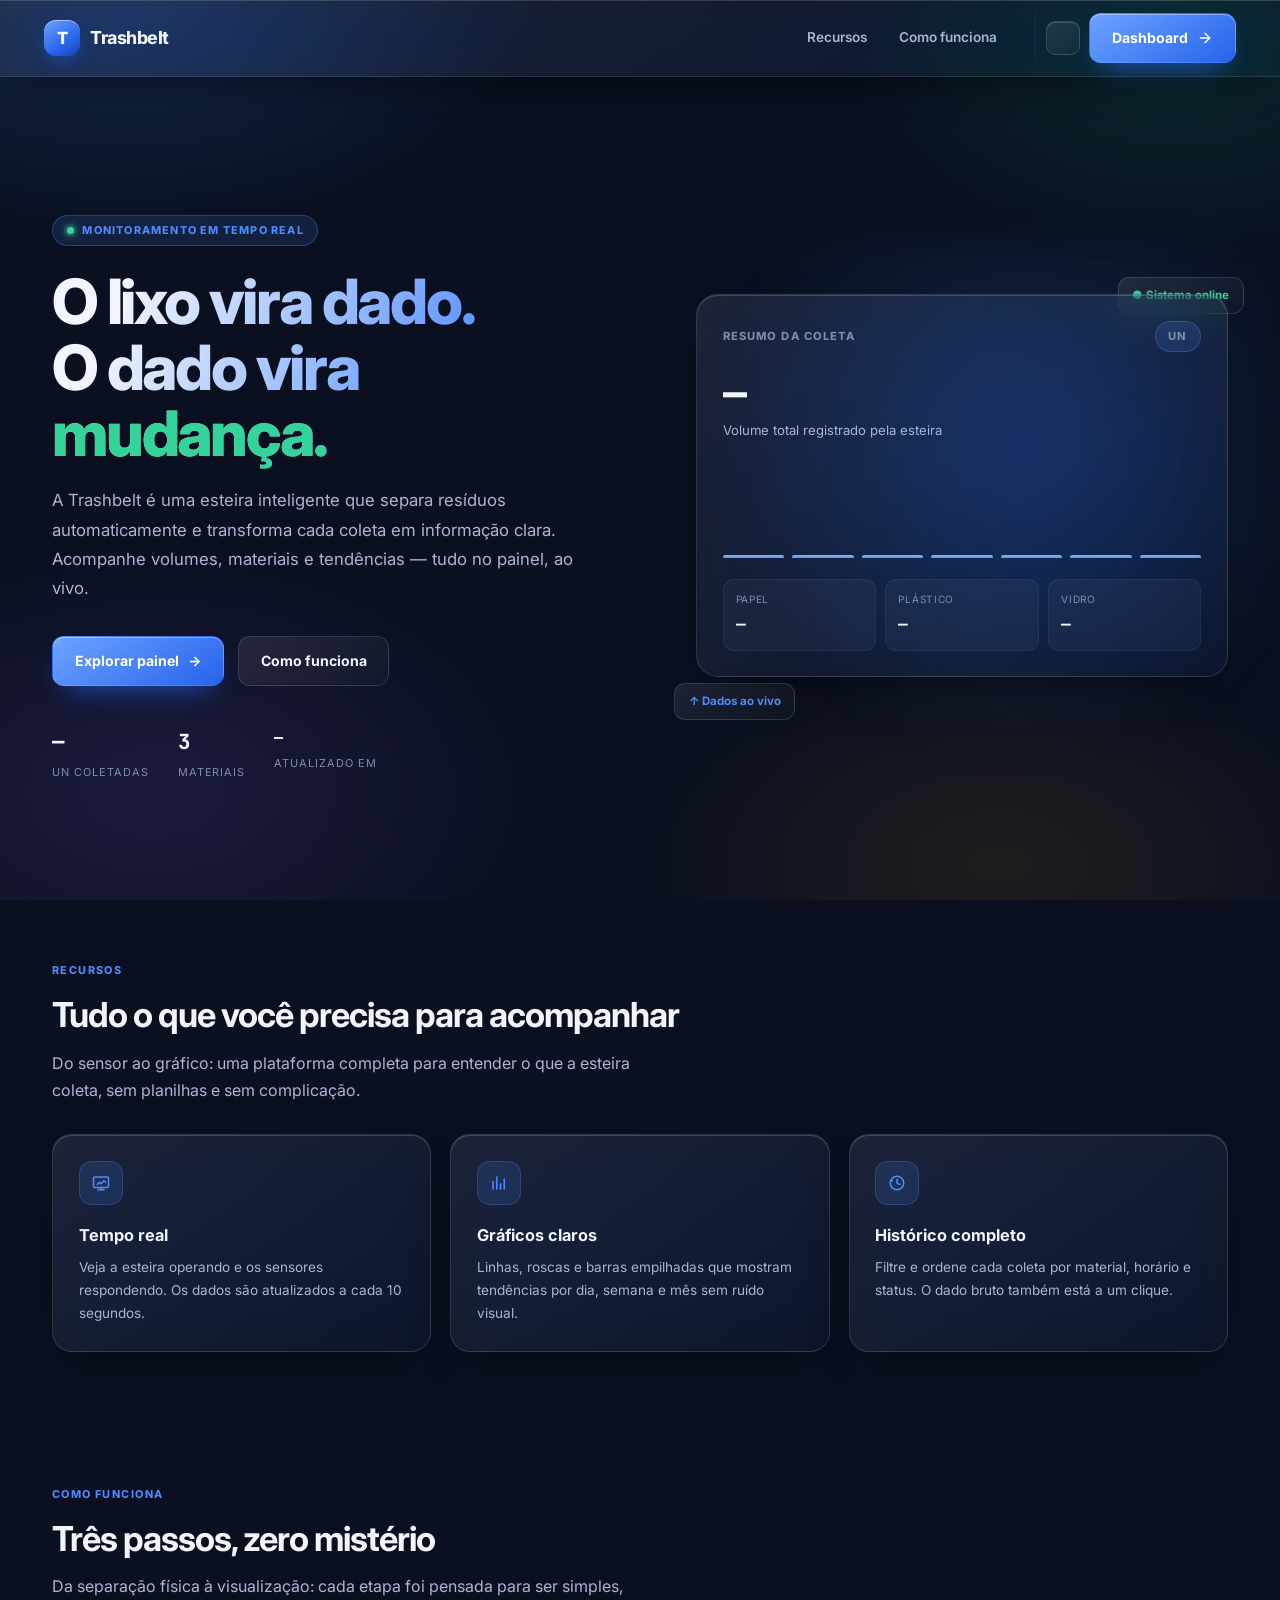
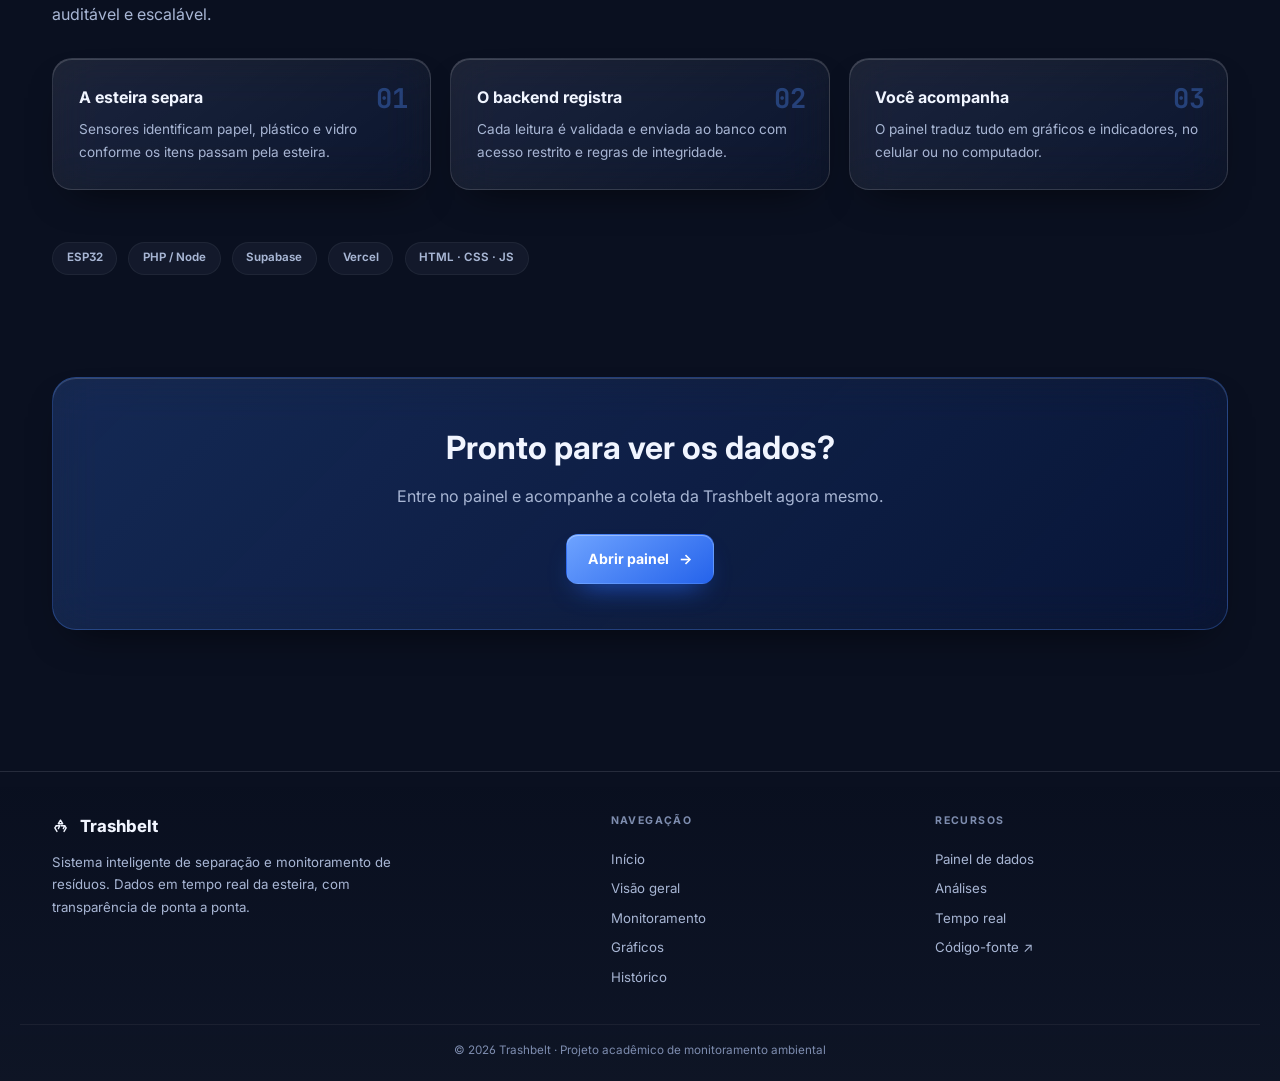
==== index.html @ 97a33247 "fix: corrigir hero da landing e remover Inicio da sidebar" ====
<!DOCTYPE html>
<html lang="pt-BR" data-theme="dark">
<head>
  <meta charset="UTF-8">
  <meta name="viewport" content="width=device-width, initial-scale=1.0">
  <meta name="theme-color" content="#0f172a">
  <title>Trashbelt — Tecnologia que separa, dados que transformam</title>
  <meta name="description" content="Sistema inteligente de separação e monitoramento de resíduos com dados em tempo real.">
  <link rel="canonical" href="index.html">
  <link rel="preconnect" href="https://fonts.googleapis.com">
  <link rel="preconnect" href="https://fonts.gstatic.com" crossorigin>
  <link href="https://fonts.googleapis.com/css2?family=Inter:wght@400;500;600;700;800&family=JetBrains+Mono:wght@500;600;700&display=swap" rel="stylesheet">
  <link rel="stylesheet" href="css/style.css?v=24">

  <script>
    try {
      var t = localStorage.getItem("trashbelt-tema");
      document.documentElement.dataset.theme = (t === "light") ? "light" : "dark";
    } catch (e) {
      document.documentElement.dataset.theme = "dark";
    }
  </script>
</head>
<body class="landing">
  <div class="main">
    <section class="hero">
      <div class="hero-copy">
        <span class="hero-eyebrow"><span class="live-dot"></span> Monitoramento em tempo real</span>
        <h1>O lixo vira dado.<br>O dado vira<br><span class="hero-destaque">mudança.</span></h1>
        <p class="hero-lead">A Trashbelt é uma esteira inteligente que separa resíduos automaticamente e transforma cada coleta em informação clara. Acompanhe volumes, materiais e tendências — tudo no painel, ao vivo.</p>
        <div class="hero-actions">
          <a href="dashboard.html" class="btn btn-primary">Explorar painel <span aria-hidden="true">→</span></a>
          <a href="#como-funciona" class="btn btn-ghost">Como funciona</a>
        </div>
        <div class="hero-meta">
          <div class="hero-meta-item"><strong id="hero-total">—</strong><span>un coletadas</span></div>
          <div class="hero-meta-item"><strong>3</strong><span>materiais</span></div>
          <div class="hero-meta-item"><strong class="hora" id="hero-atualizacao">—</strong><span>atualizado em</span></div>
        </div>
      </div>

      <div class="hero-visual">
        <div class="float-chip one">● Sistema online</div>
        <div class="preview-card panel">
          <div class="preview-top">
            <span>Resumo da coleta</span>
            <span class="chip">un</span>
          </div>
          <div class="preview-total" id="hero-total-card">—</div>
          <div class="preview-sub">Volume total registrado pela esteira</div>
          <div class="mini-bars" id="hero-bars">
            <div class="mini-bar"></div><div class="mini-bar"></div><div class="mini-bar"></div>
            <div class="mini-bar"></div><div class="mini-bar"></div><div class="mini-bar"></div>
            <div class="mini-bar"></div>
          </div>
          <div class="preview-mats">
            <div class="preview-mat"><small>Papel</small><b id="hero-papel">—</b></div>
            <div class="preview-mat"><small>Plástico</small><b id="hero-plastico">—</b></div>
            <div class="preview-mat"><small>Vidro</small><b id="hero-vidro">—</b></div>
          </div>
        </div>
        <div class="float-chip two">↑ Dados ao vivo</div>
      </div>
    </section>

    <section class="section" id="recursos">
      <div class="section-head">
        <span class="eyebrow">Recursos</span>
        <h2>Tudo o que você precisa para acompanhar</h2>
        <p>Do sensor ao gráfico: uma plataforma completa para entender o que a esteira coleta, sem planilhas e sem complicação.</p>
      </div>
      <div class="features-grid">
        <article class="feature-card panel">
          <div class="feature-icon">
            <svg class="icon" aria-hidden="true"><use href="#i-monitor"/></svg>
          </div>
          <h3>Tempo real</h3>
          <p>Veja a esteira operando e os sensores respondendo. Os dados são atualizados a cada 10 segundos.</p>
        </article>
        <article class="feature-card panel">
          <div class="feature-icon">
            <svg class="icon" aria-hidden="true"><use href="#i-chart"/></svg>
          </div>
          <h3>Gráficos claros</h3>
          <p>Linhas, roscas e barras empilhadas que mostram tendências por dia, semana e mês sem ruído visual.</p>
        </article>
        <article class="feature-card panel">
          <div class="feature-icon">
            <svg class="icon" aria-hidden="true"><use href="#i-history"/></svg>
          </div>
          <h3>Histórico completo</h3>
          <p>Filtre e ordene cada coleta por material, horário e status. O dado bruto também está a um clique.</p>
        </article>
      </div>
    </section>

    <section class="section" id="como-funciona">
      <div class="section-head">
        <span class="eyebrow">Como funciona</span>
        <h3 style="font-size:clamp(1.6rem,3vw,2.15rem);letter-spacing:-1px;margin-bottom:.5rem">Três passos, zero mistério</h3>
        <p>Da separação física à visualização: cada etapa foi pensada para ser simples, auditável e escalável.</p>
      </div>
      <div class="steps">
        <article class="step panel">
          <h3>A esteira separa</h3>
          <p>Sensores identificam papel, plástico e vidro conforme os itens passam pela esteira.</p>
        </article>
        <article class="step panel">
          <h3>O backend registra</h3>
          <p>Cada leitura é validada e enviada ao banco com acesso restrito e regras de integridade.</p>
        </article>
        <article class="step panel">
          <h3>Você acompanha</h3>
          <p>O painel traduz tudo em gráficos e indicadores, no celular ou no computador.</p>
        </article>
      </div>
      <div class="tech-row">
        <span class="tech-pill">ESP32</span>
        <span class="tech-pill">PHP / Node</span>
        <span class="tech-pill">Supabase</span>
        <span class="tech-pill">Vercel</span>
        <span class="tech-pill">HTML · CSS · JS</span>
      </div>
    </section>

    <section class="section">
      <div class="cta-band panel">
        <h2>Pronto para ver os dados?</h2>
        <p>Entre no painel e acompanhe a coleta da Trashbelt agora mesmo.</p>
        <a href="dashboard.html" class="btn btn-primary">Abrir painel <span aria-hidden="true">→</span></a>
      </div>
    </section>
  </div>

  <div class="tooltip" id="tooltip" hidden></div>
  <script src="js/shell.js?v=24"></script>
  <script src="js/app.js?v=24"></script>
</body>
</html>
---- css/style.css ----
/* =====================================================================
   Trashbelt — Design glassmorphism
   Vidro real, fundo com aurora, hierarquia clara e gráficos íntegros
   ===================================================================== */

:root {
    /* Marca */
    --primary: #4f8cff;
    --primary-hover: #6ea3ff;
    --primary-deep: #2563eb;
    --primary-soft: rgba(79, 140, 255, 0.14);

    /* Materiais */
    --papel: #60a5fa;
    --plastico: #34d399;
    --vidro: #fbbf24;

    /* Neutros — tema escuro */
    --bg: #0a1020;
    --bg-panel: rgba(23, 33, 56, 0.62);
    --border: rgba(255, 255, 255, 0.10);
    --border-light: rgba(255, 255, 255, 0.055);
    --text: #f1f5ff;
    --text-secondary: #a8b6d4;
    --text-muted: #7e8daf;

    /* Estados */
    --success: #34d399;
    --warning: #fbbf24;
    --danger: #fb7185;

    /* Aurora do fundo */
    --glow-1: rgba(59, 130, 246, 0.20);
    --glow-2: rgba(16, 185, 129, 0.13);
    --glow-3: rgba(245, 158, 11, 0.09);
    --glow-4: rgba(139, 92, 246, 0.14);

    /* Vidro */
    --glass-bg: linear-gradient(145deg, rgba(255, 255, 255, 0.085), rgba(255, 255, 255, 0.025));
    --glass-border: rgba(255, 255, 255, 0.13);
    --glass-highlight: inset 0 1px 0 rgba(255, 255, 255, 0.16);
    --glass-shadow: 0 18px 42px -22px rgba(0, 0, 0, 0.75);
    --blur: 22px;

    --shadow-sm: 0 4px 14px -8px rgba(0, 0, 0, 0.5);
    --shadow-md: 0 18px 40px -22px rgba(0, 0, 0, 0.6);
    --shadow-lg: 0 28px 60px -24px rgba(0, 0, 0, 0.7);

    --radius: 14px;
    --radius-lg: 20px;
    --transition: 0.25s cubic-bezier(0.2, 0.8, 0.2, 1);
    --font-sans: "Inter", system-ui, -apple-system, "Segoe UI", sans-serif;
    --font-mono: "JetBrains Mono", ui-monospace, "SFMono-Regular", monospace;
}

html[data-theme="light"] {
    --bg: #eef3fb;
    --bg-panel: rgba(255, 255, 255, 0.66);
    --border: rgba(255, 255, 255, 0.9);
    --border-light: rgba(148, 163, 184, 0.16);
    --text: #17233d;
    --text-secondary: #53627e;
    --text-muted: #8a97ad;
    --primary: #2563eb;
    --primary-hover: #1d4ed8;
    --primary-soft: rgba(37, 99, 235, 0.10);
    --papel: #3b82f6;
    --plastico: #10b981;
    --vidro: #f59e0b;
    --success: #059669;
    --warning: #d97706;
    --danger: #e11d48;
    --glow-1: rgba(96, 165, 250, 0.22);
    --glow-2: rgba(52, 211, 153, 0.14);
    --glow-3: rgba(251, 191, 36, 0.12);
    --glow-4: rgba(167, 139, 250, 0.16);
    --glass-bg: linear-gradient(145deg, rgba(255, 255, 255, 0.82), rgba(255, 255, 255, 0.5));
    --glass-border: rgba(255, 255, 255, 0.95);
    --glass-highlight: inset 0 1px 0 rgba(255, 255, 255, 0.95);
    --glass-shadow: 0 18px 40px -24px rgba(30, 41, 59, 0.30);
    --shadow-sm: 0 4px 14px -8px rgba(30, 41, 59, 0.18);
    --shadow-md: 0 18px 40px -22px rgba(30, 41, 59, 0.22);
    --shadow-lg: 0 28px 60px -24px rgba(30, 41, 59, 0.26);
}

* { box-sizing: border-box; margin: 0; padding: 0 }

html { scroll-behavior: smooth; font-size: 16px }

body {
    font-family: var(--font-sans);
    background: var(--bg);
    color: var(--text);
    line-height: 1.55;
    min-height: 100vh;
    -webkit-font-smoothing: antialiased;
    -moz-osx-font-smoothing: grayscale;
    font-feature-settings: "cv02", "cv03", "cv04", "ss01";
    overflow-x: hidden;
}

/* Aurora fixa por trás de todo o conteúdo */
body::before {
    content: "";
    position: fixed;
    inset: 0;
    z-index: -1;
    pointer-events: none;
    background:
        radial-gradient(ellipse 46% 38% at 10% 0%, var(--glow-1), transparent 70%),
        radial-gradient(ellipse 38% 34% at 92% 6%, var(--glow-2), transparent 70%),
        radial-gradient(ellipse 42% 36% at 78% 96%, var(--glow-3), transparent 70%),
        radial-gradient(ellipse 44% 40% at 12% 88%, var(--glow-4), transparent 70%);
}

button, select, input { font: inherit; color: inherit }
a { color: inherit; text-decoration: none }
::selection { background: var(--primary-soft); color: var(--primary) }

/* =====================================================================
   VIDRO — classe base reutilizada
   ===================================================================== */

.glass,
.stat-card,
.panel,
.app-header,
.icon-btn,
.filter-select,
.tooltip,
.toast {
    background: var(--glass-bg);
    -webkit-backdrop-filter: blur(var(--blur)) saturate(160%);
    backdrop-filter: blur(var(--blur)) saturate(160%);
    border: 1px solid var(--glass-border);
    box-shadow: var(--glass-shadow), var(--glass-highlight);
}

/* =====================================================================
   SIDEBAR / NAVEGAÇÃO
   ===================================================================== */

.sidebar {
    position: fixed;
    inset: 0 auto 0 0;
    width: 268px;
    z-index: 70;
    display: flex;
    flex-direction: column;
    padding: 1.6rem 1rem 1.1rem;
    background: var(--glass-bg);
    -webkit-backdrop-filter: blur(28px) saturate(170%);
    backdrop-filter: blur(28px) saturate(170%);
    border-right: 1px solid var(--border);
    box-shadow: 24px 0 60px -42px rgba(0, 0, 0, 0.9);
    transition: transform 0.32s cubic-bezier(0.2, 0.8, 0.2, 1);
    overflow-y: auto;
    scrollbar-width: thin;
}

.sidebar-brand {
    display: flex;
    align-items: center;
    gap: 12px;
    padding: 0 0.5rem 1.35rem;
    border-bottom: 1px solid var(--border-light);
}

.brand {
    display: flex;
    flex-direction: column;
    font-weight: 750;
    font-size: 1.12rem;
    letter-spacing: -0.5px;
    line-height: 1.1;
}

.brand small {
    font-size: 0.64rem;
    font-weight: 700;
    color: var(--text-muted);
    letter-spacing: 0.1em;
    text-transform: uppercase;
    margin-top: 0.28rem;
}

.brand-mark {
    width: 40px;
    height: 40px;
    border-radius: 12px;
    background: linear-gradient(145deg, #6ea3ff, #2563eb 65%, #1e40af);
    color: #fff;
    display: grid;
    place-items: center;
    font-size: 1.15rem;
    font-weight: 800;
    flex-shrink: 0;
    box-shadow: 0 8px 20px -8px rgba(37, 99, 235, 0.9), inset 0 1px 0 rgba(255, 255, 255, 0.45);
}

.sidebar-status {
    display: flex;
    align-items: center;
    gap: 0.55rem;
    padding: 0.5rem 0.7rem;
    margin-top: 1.1rem;
    border-radius: 9px;
    background: rgba(52, 211, 153, 0.08);
    border: 1px solid rgba(52, 211, 153, 0.2);
    color: var(--success);
    font-size: 0.71rem;
    font-weight: 650;
}

.live-dot {
    width: 7px;
    height: 7px;
    border-radius: 50%;
    background: var(--success);
    box-shadow: 0 0 0 3px rgba(52, 211, 153, 0.18), 0 0 10px var(--success);
    animation: pulse 2s infinite;
    flex-shrink: 0;
}

.sidebar-nav {
    display: flex;
    flex-direction: column;
    gap: 0.2rem;
    margin-top: 1.5rem;
    flex: 1;
}

.nav-label {
    font-size: 0.64rem;
    font-weight: 700;
    letter-spacing: 0.13em;
    color: var(--text-muted);
    text-transform: uppercase;
    padding: 0 0.8rem;
    margin: 0.6rem 0 0.35rem;
}

.side-link {
    position: relative;
    display: flex;
    align-items: center;
    gap: 0.85rem;
    padding: 0.72rem 0.85rem;
    border-radius: 11px;
    color: var(--text-secondary);
    font-size: 0.87rem;
    font-weight: 600;
    transition: var(--transition);
}

.side-link:hover { color: var(--text); background: rgba(127, 145, 180, 0.10) }

.side-link.active { color: var(--primary); background: var(--primary-soft) }

.side-link.active::before {
    content: "";
    position: absolute;
    left: 0;
    top: 22%;
    bottom: 22%;
    width: 3px;
    border-radius: 99px;
    background: var(--primary);
    box-shadow: 0 0 10px var(--primary);
}

.side-link .icon { width: 18px; height: 18px }
.side-link .link-ext { margin-left: auto; width: 13px; height: 13px; opacity: 0.55 }

.sidebar-footer {
    margin-top: auto;
    padding-top: 1rem;
    border-top: 1px solid var(--border-light);
    display: flex;
    flex-direction: column;
    gap: 0.75rem;
}

.theme-row {
    display: flex;
    align-items: center;
    justify-content: space-between;
    gap: 0.75rem;
    padding: 0.55rem 0.6rem 0.55rem 0.8rem;
    border-radius: 11px;
    background: rgba(127, 145, 180, 0.07);
    border: 1px solid var(--border-light);
    font-size: 0.78rem;
    color: var(--text-secondary);
    font-weight: 600;
}

.icon-btn {
    width: 34px;
    height: 34px;
    border-radius: 9px;
    display: grid;
    place-items: center;
    cursor: pointer;
    color: var(--text-secondary);
    transition: var(--transition);
}

.icon-btn:hover { color: var(--primary); border-color: rgba(79, 140, 255, 0.45) }

.sidebar-foot-note {
    font-size: 0.65rem;
    color: var(--text-muted);
    text-align: center;
    letter-spacing: 0.06em;
}

.sidebar-overlay {
    position: fixed;
    inset: 0;
    z-index: 65;
    background: rgba(2, 6, 23, 0.62);
    -webkit-backdrop-filter: blur(4px);
    backdrop-filter: blur(4px);
    opacity: 0;
    visibility: hidden;
    transition: opacity 0.25s ease, visibility 0.25s ease;
}

.sidebar-overlay.visivel { opacity: 1; visibility: visible }

.menu-toggle {
    display: none;
    position: fixed;
    top: 1rem;
    left: 1rem;
    z-index: 80;
    width: 42px;
    height: 42px;
    border-radius: 12px;
    place-items: center;
    cursor: pointer;
    color: var(--text);
}

/* Ícones do sprite local do shell */
.sidebar .icon,
.site-footer .icon { width: 17px; height: 17px }
.sidebar-close { display: none !important }


/* Mostra só o ícone do tema oposto ao atual */
html[data-theme="dark"] .i-sol { display: block }
html[data-theme="dark"] .i-lua { display: none }
html[data-theme="light"] .i-sol { display: none }
html[data-theme="light"] .i-lua { display: block }

/* =====================================================================
   LAYOUT
   ===================================================================== */

.main {
    position: relative;
    z-index: 1;
    max-width: 1240px;
    margin: 0 auto;
    padding: 2.25rem 2rem 1rem;
}

/* Só o painel é deslocado pela sidebar (ela vira drawer abaixo de 961px) */
@media (min-width: 961px) {
    body.app-shell .main { margin-left: 268px }
    body.app-shell .footer-inner,
    body.app-shell .footer-bottom { margin-left: 268px; margin-right: auto }
}

.page-header { margin-bottom: 1.9rem }

.page-header h1 {
    font-size: clamp(1.6rem, 3vw, 2.1rem);
    font-weight: 750;
    letter-spacing: -1px;
    line-height: 1.15;
    margin-bottom: 0.35rem;
    background: linear-gradient(100deg, var(--text) 25%, var(--primary) 130%);
    -webkit-background-clip: text;
    background-clip: text;
    -webkit-text-fill-color: transparent;
}

.page-header p {
    color: var(--text-secondary);
    font-size: 0.92rem;
}

/* =====================================================================
   CARDS DE ESTATÍSTICA
   ===================================================================== */

.cards-grid {
    display: grid;
    grid-template-columns: repeat(4, 1fr);
    gap: 1.1rem;
    margin-bottom: 1.6rem;
}

.stat-card {
    position: relative;
    border-radius: var(--radius-lg);
    padding: 1.4rem 1.35rem;
    box-shadow: var(--glass-shadow), var(--glass-highlight);
    transition: var(--transition);
    overflow: hidden;
}

.stat-card::after {
    content: "";
    position: absolute;
    width: 170px;
    height: 170px;
    top: -95px;
    right: -75px;
    border-radius: 50%;
    background: radial-gradient(circle, rgba(255, 255, 255, 0.11), transparent 68%);
    pointer-events: none;
}

.stat-card:hover {
    transform: translateY(-4px);
    box-shadow: 0 26px 50px -24px rgba(0, 0, 0, 0.65), var(--glass-highlight);
    border-color: rgba(255, 255, 255, 0.24);
}

.stat-card.total {
    background: linear-gradient(145deg, rgba(79, 140, 255, 0.92), rgba(37, 99, 235, 0.78) 55%, rgba(30, 64, 175, 0.72));
    border-color: rgba(147, 197, 253, 0.45);
    box-shadow: 0 24px 50px -22px rgba(37, 99, 235, 0.75), inset 0 1px 0 rgba(255, 255, 255, 0.35);
}

.stat-card.total:hover {
    box-shadow: 0 30px 60px -22px rgba(37, 99, 235, 0.9), inset 0 1px 0 rgba(255, 255, 255, 0.4);
}

.stat-card.total .card-label,
.stat-card.total .card-value,
.stat-card.total .card-subtitle,
.stat-card.total .progress-text {
    color: #fff;
}

.stat-card.total .progress-container { background: rgba(255, 255, 255, 0.22) }
.stat-card.total .material-icon { background: rgba(255, 255, 255, 0.18) }

.card-label {
    font-size: 0.72rem;
    font-weight: 700;
    text-transform: uppercase;
    letter-spacing: 0.09em;
    color: var(--text-muted);
    margin-bottom: 0.45rem;
    display: flex;
    align-items: center;
    gap: 0.5rem;
}

.card-value {
    font-size: clamp(1.85rem, 3.4vw, 2.35rem);
    font-weight: 750;
    font-family: var(--font-mono);
    font-variant-numeric: tabular-nums;
    color: var(--text);
    line-height: 1.15;
    letter-spacing: -1.5px;
    margin-bottom: 0.2rem;
}

.card-subtitle {
    font-size: 0.82rem;
    color: var(--text-secondary);
    margin-bottom: 0.9rem;
}

.progress-container {
    height: 6px;
    border-radius: 99px;
    background: var(--border-light);
    overflow: hidden;
}

.progress-bar {
    height: 100%;
    border-radius: 99px;
    background: linear-gradient(90deg, #93c5fd, var(--primary));
    box-shadow: 0 0 12px rgba(79, 140, 255, 0.6);
    transition: width 0.9s cubic-bezier(0.2, 0.8, 0.2, 1);
}

.material-icon {
    width: 42px;
    height: 42px;
    border-radius: 13px;
    display: grid;
    place-items: center;
    font-size: 1.25rem;
    margin-bottom: 1rem;
    border: 1px solid rgba(255, 255, 255, 0.16);
    box-shadow: inset 0 1px 0 rgba(255, 255, 255, 0.22);
}

.material-icon.paper { background: rgba(96, 165, 250, 0.16); color: var(--papel) }
.material-icon.plastic { background: rgba(52, 211, 153, 0.14); color: var(--plastico) }
.material-icon.glass { background: rgba(251, 191, 36, 0.14); color: var(--vidro) }

/* =====================================================================
   PAINÉIS
   ===================================================================== */

.panel {
    position: relative;
    border-radius: var(--radius-lg);
    padding: 1.5rem;
    margin-bottom: 1.6rem;
    box-shadow: var(--glass-shadow), var(--glass-highlight);
}

.panel-header {
    display: flex;
    align-items: center;
    justify-content: space-between;
    margin-bottom: 1.35rem;
    flex-wrap: wrap;
    gap: 1rem;
}

.panel-header h2 {
    font-size: 1.08rem;
    font-weight: 680;
    letter-spacing: -0.3px;
}

.panel-header p {
    font-size: 0.82rem;
    color: var(--text-secondary);
    margin-top: 0.1rem;
}

.chip {
    display: inline-flex;
    align-items: center;
    gap: 0.45rem;
    padding: 0.35rem 0.8rem;
    border-radius: 99px;
    background: var(--primary-soft);
    border: 1px solid rgba(79, 140, 255, 0.3);
    color: var(--primary);
    font-size: 0.72rem;
    font-weight: 700;
    letter-spacing: 0.04em;
}

/* =====================================================================
   GRÁFICO DE LINHA — geometria preservada
   ===================================================================== */

.line-chart-wrap { height: 280px; position: relative }
.chart-area { position: relative; height: 100% }

.chart-plot {
    position: absolute;
    left: 46px;
    right: 0;
    top: 0;
    bottom: 26px;
}

.y-labels {
    position: absolute;
    left: 0;
    width: 40px;
    top: 0;
    bottom: 26px;
    display: flex;
    flex-direction: column;
    justify-content: space-between;
    align-items: flex-end;
    font-size: 0.72rem;
    color: var(--text-muted);
    font-family: var(--font-mono);
    font-variant-numeric: tabular-nums;
    pointer-events: none;
}

.grid-lines { position: absolute; inset: 0; pointer-events: none }

.gridline {
    position: absolute;
    left: 0;
    right: 0;
    height: 0;
    border-top: 1px dashed var(--border-light);
}

.gridline:nth-child(1) { top: 0 }
.gridline:nth-child(2) { top: 25% }
.gridline:nth-child(3) { top: 50% }
.gridline:nth-child(4) { top: 75% }
.gridline:nth-child(5) { bottom: 0; border-top-style: solid; border-top-color: var(--border) }

.line-chart-wrap svg {
    position: absolute;
    inset: 0;
    width: 100%;
    height: 100%;
    display: block;
}

.line-chart-wrap path.line-path,
.line-chart-wrap path.area-path { vector-effect: non-scaling-stroke }

.line-chart-wrap path.line-path {
    fill: none;
    stroke: var(--primary);
    stroke-width: 3;
    stroke-linecap: round;
    stroke-linejoin: round;
}

.line-chart-wrap path.area-path { fill: url(#area-gradient); opacity: 0.9 }

.line-chart-wrap circle { filter: drop-shadow(0 2px 6px rgba(0, 0, 0, 0.4)) }
.line-chart-wrap circle.max-dot { filter: drop-shadow(0 0 8px rgba(52, 211, 153, 0.8)) }

.x-labels {
    position: absolute;
    left: 46px;
    right: 0;
    bottom: 0;
    height: 22px;
    display: flex;
    justify-content: space-between;
    align-items: flex-end;
    font-size: 0.72rem;
    color: var(--text-muted);
    font-family: var(--font-mono);
    font-variant-numeric: tabular-nums;
    pointer-events: none;
}

.avg-line {
    position: absolute;
    left: 0;
    right: 0;
    border-top: 2px dashed var(--success);
    opacity: 0.85;
    pointer-events: none;
    z-index: 5;
}

.avg-line span {
    position: absolute;
    right: -4px;
    top: -21px;
    font-size: 0.66rem;
    font-weight: 700;
    color: var(--success);
    background: rgba(52, 211, 153, 0.12);
    border: 1px solid rgba(52, 211, 153, 0.3);
    padding: 2px 8px;
    border-radius: 99px;
    white-space: nowrap;
}

/* =====================================================================
   ROSCA
   ===================================================================== */

.donut-wrap {
    display: flex;
    align-items: center;
    justify-content: center;
    gap: 2.4rem;
    padding: 0.6rem 0;
}

.donut {
    position: relative;
    width: 200px;
    height: 200px;
    flex-shrink: 0;
    display: grid;
    place-items: center;
    cursor: crosshair;
    filter: drop-shadow(0 10px 24px rgba(0, 0, 0, 0.35));
}

.donut-ring {
    position: absolute;
    inset: 0;
    border-radius: 50%;
    background: conic-gradient(var(--border-light) 0deg 360deg);
    -webkit-mask: radial-gradient(closest-side, transparent 70%, #000 71%);
    mask: radial-gradient(closest-side, transparent 70%, #000 71%);
    transition: background 0.7s ease;
}

.donut-content {
    position: relative;
    z-index: 1;
    text-align: center;
    pointer-events: none;
}

.donut-value {
    font-size: 1.9rem;
    font-weight: 750;
    font-family: var(--font-mono);
    font-variant-numeric: tabular-nums;
    letter-spacing: -1px;
    line-height: 1.1;
}

.donut-label {
    font-size: 0.8rem;
    color: var(--text-secondary);
    margin-top: 0.2rem;
}

.donut-legend {
    display: flex;
    flex-direction: column;
    gap: 0.55rem;
    min-width: 190px;
}

.legend-item {
    display: flex;
    align-items: center;
    gap: 0.75rem;
    padding: 0.55rem 0.7rem;
    border-radius: 10px;
    border: 1px solid transparent;
    cursor: pointer;
    transition: var(--transition);
    font-size: 0.88rem;
}

.legend-item:hover { background: rgba(127, 145, 180, 0.10) }
.legend-item.active {
    background: var(--primary-soft);
    border-color: rgba(79, 140, 255, 0.3);
    color: var(--primary);
}

.legend-dot {
    width: 11px;
    height: 11px;
    border-radius: 50%;
    flex-shrink: 0;
    box-shadow: 0 0 10px currentColor;
}

.legend-value {
    margin-left: auto;
    font-family: var(--font-mono);
    font-variant-numeric: tabular-nums;
    font-size: 0.85rem;
    font-weight: 700;
}

/* =====================================================================
   BARRAS EMPILHADAS — geometria preservada
   ===================================================================== */

.bars-section { margin-top: 0 }

.bars-period-tabs {
    display: flex;
    gap: 0.3rem;
    padding: 0.3rem;
    background: rgba(127, 145, 180, 0.08);
    border: 1px solid var(--border-light);
    border-radius: 11px;
}

.period-tab {
    flex: 1;
    padding: 0.5rem 0;
    border: 1px solid transparent;
    background: transparent;
    color: var(--text-secondary);
    font-size: 0.83rem;
    font-weight: 600;
    border-radius: 8px;
    cursor: pointer;
    transition: var(--transition);
}

.period-tab:hover { color: var(--text); background: rgba(127, 145, 180, 0.12) }

.period-tab.active {
    color: var(--primary);
    background: var(--primary-soft);
    border-color: rgba(79, 140, 255, 0.3);
    box-shadow: inset 0 1px 0 rgba(255, 255, 255, 0.12);
}

.bars-title {
    display: flex;
    align-items: baseline;
    gap: 0.6rem;
    margin: 1.15rem 0 1rem;
}

.bars-title h3 { font-size: 1.02rem; font-weight: 650 }
.bars-total {
    font-family: var(--font-mono);
    font-variant-numeric: tabular-nums;
    font-weight: 750;
    color: var(--primary);
}

.bars-grid {
    display: flex;
    gap: 1rem;
    height: 200px;
    align-items: stretch;
}

.bar-column {
    flex: 1;
    min-width: 0;
    display: grid;
    grid-template-rows: 18px minmax(0, 1fr) 18px;
    justify-items: center;
    gap: 0.35rem;
}

.bar-value {
    font-family: var(--font-mono);
    font-variant-numeric: tabular-nums;
    font-size: 0.75rem;
    font-weight: 650;
    color: var(--text-secondary);
    align-self: end;
    line-height: 18px;
}

.bar-stack {
    width: min(44px, 100%);
    height: 100%;
    min-height: 0;
    align-self: end;
    border-radius: 8px 8px 4px 4px;
    overflow: hidden;
    border: 1px solid var(--border-light);
    border-bottom: 2px solid var(--border);
    background: rgba(127, 145, 180, 0.07);
    position: relative;
    display: flex;
    flex-direction: column-reverse;
}

.bar-segment {
    width: 100%;
    box-shadow: inset 0 1px 0 rgba(255, 255, 255, 0.28);
    transition: height 0.7s cubic-bezier(0.2, 0.8, 0.2, 1);
}

.bar-segment.papel { background: linear-gradient(180deg, #93c5fd, var(--papel)) }
.bar-segment.plastico { background: linear-gradient(180deg, #6ee7b7, var(--plastico)) }
.bar-segment.vidro { background: linear-gradient(180deg, #fde68a, var(--vidro)) }

.bar-segment.bar-zero {
    background: var(--border-light);
    box-shadow: none;
    flex: 0 0 3px;
}

.bar-label {
    font-size: 0.72rem;
    color: var(--text-muted);
    font-family: var(--font-mono);
    white-space: nowrap;
    overflow: hidden;
    text-overflow: ellipsis;
    max-width: 100%;
    align-self: start;
    line-height: 18px;
}

.bar-column-max .bar-value { color: var(--primary) }
.bar-column-max .bar-stack { box-shadow: 0 0 0 2px rgba(79, 140, 255, 0.35), 0 8px 20px -8px rgba(79, 140, 255, 0.7) }

.bars-legend {
    display: flex;
    justify-content: center;
    gap: 1.5rem;
    margin-top: 1.1rem;
    font-size: 0.82rem;
    color: var(--text-secondary);
}

.bars-legend span { display: flex; align-items: center; gap: 0.5rem }
.bars-legend .dot { width: 10px; height: 10px; border-radius: 50%; flex-shrink: 0 }

.chart-empty {
    text-align: center;
    color: var(--text-secondary);
    margin-top: 1rem;
    font-size: 0.88rem;
}

/* =====================================================================
   COMPARAÇÃO
   ===================================================================== */

.charts-layout {
    display: grid;
    grid-template-columns: 1.45fr 1fr;
    gap: 1.6rem;
    align-items: start;
}

.compare-grid { display: grid; gap: 1.1rem }
.compare-item { display: flex; align-items: center; gap: 1rem }

.compare-item > span:first-child {
    font-size: 0.85rem;
    color: var(--text-secondary);
    width: 68px;
    font-weight: 600;
}

.compare-bar {
    flex: 1;
    height: 9px;
    border-radius: 99px;
    background: var(--border-light);
    overflow: hidden;
}

.compare-fill {
    height: 100%;
    border-radius: 99px;
    transition: width 0.8s ease;
}

.compare-fill.papel { background: linear-gradient(90deg, #93c5fd, var(--papel)) }
.compare-fill.plastico { background: linear-gradient(90deg, #6ee7b7, var(--plastico)) }
.compare-fill.vidro { background: linear-gradient(90deg, #fde68a, var(--vidro)) }

.compare-value {
    font-family: var(--font-mono);
    font-variant-numeric: tabular-nums;
    font-weight: 700;
    min-width: 40px;
    text-align: right;
}

/* =====================================================================
   HISTÓRICO
   ===================================================================== */

.history-controls {
    display: flex;
    align-items: center;
    gap: 1rem;
    margin-bottom: 1.3rem;
    flex-wrap: wrap;
}

.filter-select {
    padding: 0.6rem 1rem;
    border-radius: 10px;
    color: var(--text);
    font-size: 0.85rem;
    font-weight: 550;
    cursor: pointer;
    min-width: 210px;
    transition: var(--transition);
}

.filter-select:focus {
    outline: none;
    border-color: rgba(79, 140, 255, 0.6);
    box-shadow: var(--glass-shadow), var(--glass-highlight), 0 0 0 3px var(--primary-soft);
}

.table-wrap {
    overflow-x: auto;
    border-radius: var(--radius-lg);
    box-shadow: var(--glass-shadow), var(--glass-highlight);
}

.table-wrap.panel { padding: 0; overflow: hidden }

table { width: 100%; border-collapse: collapse; font-size: 0.86rem }

th {
    background: rgba(127, 145, 180, 0.07);
    color: var(--text-secondary);
    font-size: 0.68rem;
    font-weight: 700;
    text-transform: uppercase;
    letter-spacing: 0.08em;
    padding: 0.9rem 1.1rem;
    text-align: left;
    border-bottom: 1px solid var(--border);
    cursor: pointer;
    user-select: none;
    white-space: nowrap;
}

th:hover { color: var(--text); background: rgba(127, 145, 180, 0.13) }
th.sorted::after { content: " ▼"; font-size: 0.6rem; color: var(--primary) }

td {
    padding: 0.85rem 1.1rem;
    border-bottom: 1px solid var(--border-light);
    color: var(--text);
}

tbody tr:last-child td { border-bottom: none }
tbody tr { transition: background 0.2s ease }
tbody tr:hover { background: rgba(127, 145, 180, 0.08) }

.material-cell { display: flex; align-items: center; gap: 0.65rem }
.material-dot { width: 10px; height: 10px; border-radius: 50%; flex-shrink: 0 }
.material-dot.paper { background: var(--papel); box-shadow: 0 0 8px var(--papel) }
.material-dot.plastico { background: var(--plastico); box-shadow: 0 0 8px var(--plastico) }
.material-dot.vidro { background: var(--vidro); box-shadow: 0 0 8px var(--vidro) }

.status-badge {
    display: inline-flex;
    align-items: center;
    gap: 0.5rem;
    padding: 0.25rem 0.65rem;
    border-radius: 99px;
    font-size: 0.72rem;
    font-weight: 650;
    background: rgba(52, 211, 153, 0.12);
    border: 1px solid rgba(52, 211, 153, 0.28);
    color: var(--success);
}

.empty-state { text-align: center; padding: 3rem 1rem; color: var(--text-secondary) }
.empty-state p { font-size: 0.92rem }

/* =====================================================================
   MONITOR / ESTEIRA
   ===================================================================== */

.monitor-wrap {
    display: grid;
    grid-template-columns: 2fr 1fr;
    gap: 1.6rem;
    align-items: start;
}

.monitor-screen {
    position: relative;
    height: 300px;
    border-radius: var(--radius-lg);
    overflow: hidden;
    background:
        radial-gradient(ellipse at 50% 120%, rgba(37, 99, 235, 0.28), transparent 60%),
        linear-gradient(180deg, #0b1224, #16213a);
    border: 1px solid var(--border);
    box-shadow: inset 0 1px 0 rgba(255, 255, 255, 0.08), 0 20px 40px -24px rgba(0, 0, 0, 0.8);
}

.belt-scene {
    position: absolute;
    left: 8%;
    right: 8%;
    bottom: 10%;
    height: 56px;
    z-index: 3;
}

.belt-rail {
    position: absolute;
    left: -2%;
    right: -2%;
    top: 10px;
    height: 8px;
    border-radius: 4px;
    background: linear-gradient(180deg, #64748b, #1e293b);
    box-shadow: 0 2px 4px rgb(0 0 0 / 0.3);
    z-index: 3;
}

.belt-surface {
    position: absolute;
    left: 0;
    right: 0;
    top: 20px;
    bottom: 12px;
    border-radius: 6px;
    background: repeating-linear-gradient(90deg, #334155 0 14px, #1e293b 14px 28px);
    background-size: 28px 100%;
    animation: belt-move 1.2s linear infinite;
    border-top: 1.5px solid #64748b;
    border-bottom: 1.5px solid #0f172a;
    box-shadow: inset 0 2px 4px rgb(0 0 0 / 0.3), 0 8px 16px rgb(0 0 0 / 0.2);
    z-index: 2;
}

.belt-rollers {
    position: absolute;
    left: 0;
    right: 0;
    bottom: 0;
    height: 10px;
    background: radial-gradient(circle at 5px 3px, #64748b 2.5px, transparent 2.6px) repeat-x;
    background-size: 12px 10px;
    animation: roller-move 1.2s linear infinite;
    z-index: 1;
}

.belt-item {
    position: absolute;
    bottom: 40px;
    font-size: 20px;
    filter: drop-shadow(0 2px 6px rgb(0 0 0 / 0.5));
    animation: ride var(--d, 8s) linear infinite;
    animation-delay: var(--dl, 0s);
    z-index: 4;
}

.belt-item.t1 { color: var(--papel); --d: 7s; --dl: -1s }
.belt-item.t2 { color: #93c5fd; --d: 9s; --dl: -4.5s; font-size: 17px }
.belt-item.t3 { color: var(--vidro); --d: 8s; --dl: -6.2s; font-size: 18px }
.belt-item.t4 { color: #c4b5fd; --d: 10s; --dl: -2.4s; font-size: 16px }

@keyframes belt-move { to { background-position: 28px 0 } }
@keyframes roller-move { to { background-position: 12px 0 } }

@keyframes ride {
    0% { left: -6%; transform: translateY(-12px) rotate(-6deg); opacity: 0 }
    6% { opacity: 1 }
    66% { left: 76%; transform: translateY(0) rotate(4deg); opacity: 1 }
    74% { left: 84%; transform: translateY(5px) rotate(14deg); opacity: 1 }
    88% { left: 84%; transform: translateY(50px) rotate(30deg); opacity: 0 }
    100% { left: -6%; transform: translateY(-12px) rotate(-6deg); opacity: 0 }
}

.sensor-card { display: flex; flex-direction: column; gap: 0.5rem }

.sensor-row {
    display: flex;
    align-items: center;
    gap: 0.8rem;
    padding: 0.8rem 0.95rem;
    border-radius: 11px;
    background: rgba(127, 145, 180, 0.07);
    border: 1px solid var(--border-light);
}

.sensor-dot {
    width: 10px;
    height: 10px;
    border-radius: 50%;
    background: var(--text-muted);
    box-shadow: 0 0 0 4px rgba(148, 163, 184, 0.14);
    flex-shrink: 0;
}

.sensor-dot.online {
    background: var(--success);
    box-shadow: 0 0 0 4px rgba(52, 211, 153, 0.18), 0 0 12px var(--success);
    animation: pulse 2s infinite;
}

.sensor-dot.offline { background: var(--text-muted) }

.sensor-name { font-size: 0.85rem; color: var(--text-secondary); font-weight: 550 }
.sensor-value {
    margin-left: auto;
    font-size: 0.85rem;
    font-family: var(--font-mono);
    font-variant-numeric: tabular-nums;
    font-weight: 650;
}

@keyframes pulse {
    0%, 100% { box-shadow: 0 0 0 4px rgba(52, 211, 153, 0.18), 0 0 12px var(--success) }
    50% { box-shadow: 0 0 0 12px rgba(52, 211, 153, 0), 0 0 12px var(--success) }
}

.floating-data {
    position: absolute;
    top: 1rem;
    right: 1rem;
    padding: 0.75rem 1.1rem;
    border-radius: 12px;
    background: rgba(8, 15, 30, 0.65);
    -webkit-backdrop-filter: blur(12px);
    backdrop-filter: blur(12px);
    border: 1px solid rgba(52, 211, 153, 0.32);
    color: var(--success);
    font-size: 0.9rem;
    font-weight: 700;
    box-shadow: 0 10px 24px -12px rgba(0, 0, 0, 0.8);
}

.floating-data span {
    font-size: 0.65rem;
    text-transform: uppercase;
    letter-spacing: 0.12em;
    opacity: 0.8;
    display: block;
    margin-bottom: 0.2rem;
}

/* =====================================================================
   TOOLTIP & TOASTS
   ===================================================================== */

.tooltip {
    position: fixed;
    z-index: 100;
    max-width: 280px;
    border-radius: 12px;
    padding: 0.75rem 1rem;
    font-size: 0.85rem;
    color: var(--text);
    pointer-events: none;
    white-space: nowrap;
    opacity: 0;
    transform: translateY(8px);
    transition: opacity 0.18s ease, transform 0.18s ease;
}

.tooltip.visible { opacity: 1; transform: translateY(0) }
.tooltip b { font-family: var(--font-mono); font-weight: 700; display: block; margin-bottom: 0.3rem }
.tooltip small { color: var(--text-secondary); font-size: 0.78rem; display: block; margin-top: 0.15rem }

.tt-dot {
    width: 8px;
    height: 8px;
    border-radius: 50%;
    display: inline-block;
    margin-right: 0.45rem;
    vertical-align: -1px;
    box-shadow: 0 0 8px currentColor;
}

.toasts {
    position: fixed;
    top: 1rem;
    right: 1rem;
    z-index: 100;
    display: flex;
    flex-direction: column;
    gap: 0.75rem;
    width: min(350px, calc(100vw - 2rem));
}

.toast {
    display: flex;
    align-items: center;
    gap: 0.8rem;
    padding: 0.9rem 1.1rem;
    border-radius: 13px;
    animation: toast-slide 0.35s cubic-bezier(0.2, 0.8, 0.2, 1);
}

.toast.saindo {
    animation: toast-slide-out 0.35s cubic-bezier(0.2, 0.8, 0.2, 1);
    pointer-events: none;
}

@keyframes toast-slide { from { opacity: 0; transform: translateX(20px) } to { opacity: 1; transform: translateX(0) } }
@keyframes toast-slide-out { from { opacity: 1; transform: translateX(0) } to { opacity: 0; transform: translateX(20px) } }

.toast-icon {
    width: 36px;
    height: 36px;
    border-radius: 10px;
    display: grid;
    place-items: center;
    flex-shrink: 0;
}

.toast-icon.success { background: rgba(52, 211, 153, 0.14); color: var(--success) }
.toast-icon.error { background: rgba(251, 113, 133, 0.14); color: var(--danger) }

.toast-content b { font-size: 0.92rem; font-weight: 650; display: block }
.toast-content small { font-size: 0.78rem; color: var(--text-secondary) }

.toast-close {
    margin-left: auto;
    color: var(--text-muted);
    font-size: 1.2rem;
    line-height: 1;
    cursor: pointer;
    padding: 0.25rem;
    border-radius: 6px;
    transition: var(--transition);
}

.toast-close:hover { background: rgba(127, 145, 180, 0.14); color: var(--text) }

/* =====================================================================
   ÍCONES
   ===================================================================== */

.icon {
    width: 18px;
    height: 18px;
    flex: none;
    fill: none;
    stroke: currentColor;
    stroke-width: 2;
    stroke-linecap: round;
    stroke-linejoin: round;
    vertical-align: middle;
}

/* =====================================================================
   RODAPÉ
   ===================================================================== */

.site-footer {
    margin-top: 3rem;
    border-top: 1px solid var(--border);
    background: linear-gradient(180deg, transparent, rgba(127, 145, 180, 0.04));
}

.footer-inner {
    max-width: 1240px;
    margin: 0 auto;
    padding: 2.6rem 2rem 2rem;
    display: grid;
    grid-template-columns: 1.8fr 1fr 1fr;
    gap: 2rem;
}

.footer-brand-title {
    display: flex;
    align-items: center;
    gap: 0.7rem;
    font-weight: 750;
    font-size: 1.05rem;
    margin-bottom: 0.7rem;
}

.footer-brand p {
    color: var(--text-secondary);
    font-size: 0.83rem;
    max-width: 23rem;
    line-height: 1.7;
}

.footer-col h4 {
    font-size: 0.66rem;
    text-transform: uppercase;
    letter-spacing: 0.13em;
    color: var(--text-muted);
    margin-bottom: 0.9rem;
}

.footer-col a {
    display: block;
    color: var(--text-secondary);
    font-size: 0.83rem;
    padding: 0.28rem 0;
    transition: var(--transition);
}

.footer-col a:hover { color: var(--primary) }

.footer-bottom {
    border-top: 1px solid var(--border-light);
    padding: 1rem 2rem 1.4rem;
    text-align: center;
    color: var(--text-muted);
    font-size: 0.73rem;
    max-width: 1240px;
    margin: 0 auto;
}

/* =====================================================================
   LANDING PAGE — navbar própria
   ===================================================================== */

.landing-nav {
    position: sticky;
    top: 0;
    z-index: 60;
    border-bottom: 1px solid var(--border);
    background: var(--glass-bg);
    -webkit-backdrop-filter: blur(22px) saturate(160%);
    backdrop-filter: blur(22px) saturate(160%);
    box-shadow: var(--glass-shadow), var(--glass-highlight);
}

.nav-inner {
    max-width: 1240px;
    margin: 0 auto;
    padding: 0.8rem 1.5rem;
    min-height: 68px;
    display: flex;
    align-items: center;
    gap: 1.5rem;
}

.landing-brand {
    display: inline-flex;
    align-items: center;
    gap: 10px;
    font-weight: 750;
    font-size: 1.12rem;
    letter-spacing: -0.5px;
    white-space: nowrap;
}

.landing-brand .brand-mark { width: 36px; height: 36px; font-size: 1.05rem }

.landing-links {
    display: flex;
    align-items: center;
    gap: 0.35rem;
    margin-left: auto;
}

.landing-links a {
    padding: 0.55rem 0.85rem;
    border-radius: 9px;
    font-size: 0.85rem;
    font-weight: 600;
    color: var(--text-secondary);
    transition: var(--transition);
    white-space: nowrap;
}

.landing-links a:hover { color: var(--text); background: rgba(127, 145, 180, 0.10) }

.landing-actions {
    display: flex;
    align-items: center;
    gap: 0.6rem;
    padding-left: 0.6rem;
    border-left: 1px solid var(--border-light);
}

.btn-dashboard {
    padding: 0.62rem 1.1rem;
    font-size: 0.84rem;
    white-space: nowrap;
}

.btn-dashboard .icon { width: 16px; height: 16px; transition: transform 0.2s ease }
.btn-dashboard:hover .icon { transform: translateX(3px) }

.landing .main { padding-top: 1.5rem }

.hero {
    position: relative;
    display: grid;
    grid-template-columns: 1.05fr 0.95fr;
    gap: 3.5rem;
    align-items: center;
    padding: 3rem 0 3.5rem;
    min-height: calc(100vh - 6rem);
}

.hero-eyebrow {
    display: inline-flex;
    align-items: center;
    gap: 0.55rem;
    padding: 0.4rem 0.85rem;
    border-radius: 99px;
    background: var(--primary-soft);
    border: 1px solid rgba(79, 140, 255, 0.3);
    color: var(--primary);
    font-size: 0.68rem;
    font-weight: 750;
    letter-spacing: 0.11em;
    text-transform: uppercase;
    margin-bottom: 1.4rem;
}

.hero h1 {
    font-size: clamp(2.4rem, 5vw, 3.9rem);
    line-height: 1.06;
    letter-spacing: -2.2px;
    font-weight: 800;
    margin-bottom: 1.2rem;
    background: linear-gradient(115deg, var(--text) 12%, var(--primary) 72%, var(--success) 125%);
    -webkit-background-clip: text;
    background-clip: text;
    -webkit-text-fill-color: transparent;
}

.hero h1 .hero-destaque {
    background: linear-gradient(100deg, var(--success), #34d399);
    -webkit-background-clip: text;
    background-clip: text;
    -webkit-text-fill-color: transparent;
}

.hero-lead {
    font-size: 1.05rem;
    color: var(--text-secondary);
    line-height: 1.75;
    max-width: 34rem;
    margin-bottom: 2rem;
}

.hero-actions { display: flex; gap: 0.9rem; flex-wrap: wrap }

.btn {
    display: inline-flex;
    align-items: center;
    gap: 0.6rem;
    padding: 0.82rem 1.35rem;
    border-radius: 12px;
    font-size: 0.88rem;
    font-weight: 700;
    cursor: pointer;
    transition: var(--transition);
    border: 1px solid transparent;
}

.btn-primary {
    background: linear-gradient(145deg, #6ea3ff, #2563eb);
    color: #fff;
    box-shadow: 0 14px 28px -14px rgba(37, 99, 235, 0.9), inset 0 1px 0 rgba(255, 255, 255, 0.35);
}

.btn-primary:hover {
    transform: translateY(-2px);
    box-shadow: 0 20px 36px -14px rgba(37, 99, 235, 1);
}

.btn-ghost {
    background: var(--glass-bg);
    -webkit-backdrop-filter: blur(var(--blur));
    backdrop-filter: blur(var(--blur));
    border-color: var(--glass-border);
    color: var(--text);
}

.btn-ghost:hover { border-color: rgba(79, 140, 255, 0.55); color: var(--primary) }

.hero-meta {
    display: flex;
    gap: 1.8rem;
    margin-top: 2.5rem;
    flex-wrap: wrap;
}

.hero-meta-item strong {
    display: block;
    font-family: var(--font-mono);
    font-size: 1.3rem;
    font-weight: 750;
}

.hero-meta-item span {
    font-size: 0.68rem;
    color: var(--text-muted);
    text-transform: uppercase;
    letter-spacing: 0.09em;
}

.hero-meta-item strong.hora {
    font-size: 0.95rem;
    letter-spacing: -0.4px;
}

.hero-visual { position: relative }

.hero-visual::before {
    content: "";
    position: absolute;
    inset: -12% -8%;
    background: radial-gradient(circle at 60% 40%, var(--glow-1), transparent 65%);
    z-index: -1;
    filter: blur(20px);
}

.preview-card {
    border-radius: 22px;
    padding: 1.6rem;
    position: relative;
    overflow: hidden;
}

.preview-top {
    display: flex;
    align-items: center;
    justify-content: space-between;
    margin-bottom: 1.3rem;
}

.preview-top span {
    font-size: 0.7rem;
    font-weight: 750;
    text-transform: uppercase;
    letter-spacing: 0.1em;
    color: var(--text-muted);
}

.preview-total {
    font-family: var(--font-mono);
    font-size: 2.5rem;
    font-weight: 750;
    letter-spacing: -1.5px;
    line-height: 1.1;
}

.preview-sub { font-size: 0.82rem; color: var(--text-secondary); margin: 0.25rem 0 1.4rem }

.mini-bars {
    display: flex;
    align-items: flex-end;
    gap: 0.5rem;
    height: 95px;
    margin-bottom: 1.3rem;
}

.mini-bar {
    flex: 1;
    min-height: 3px;
    border-radius: 5px 5px 2px 2px;
    background: linear-gradient(180deg, #93c5fd, var(--papel));
    opacity: 0.9;
    transition: height 0.8s ease;
}

.mini-bar.zero { background: var(--border-light); opacity: 1 }

.preview-mats { display: grid; grid-template-columns: repeat(3, 1fr); gap: 0.6rem }

.preview-mat {
    padding: 0.75rem;
    border-radius: 11px;
    background: rgba(127, 145, 180, 0.08);
    border: 1px solid var(--border-light);
}

.preview-mat small {
    display: block;
    font-size: 0.63rem;
    color: var(--text-muted);
    text-transform: uppercase;
    letter-spacing: 0.07em;
    margin-bottom: 0.3rem;
}

.preview-mat b { font-family: var(--font-mono); font-size: 1.02rem }

.float-chip {
    position: absolute;
    padding: 0.55rem 0.85rem;
    border-radius: 11px;
    font-size: 0.72rem;
    font-weight: 700;
    box-shadow: var(--shadow-md);
    background: var(--glass-bg);
    -webkit-backdrop-filter: blur(16px);
    backdrop-filter: blur(16px);
    border: 1px solid var(--glass-border);
    white-space: nowrap;
}

.float-chip.one { top: -1.1rem; right: -1rem; color: var(--success) }
.float-chip.two { bottom: -1.1rem; left: -1.4rem; color: var(--primary) }

.section { padding: 3.2rem 0 }
.section-head { margin-bottom: 1.9rem }

.section-head .eyebrow {
    display: inline-block;
    font-size: 0.68rem;
    font-weight: 750;
    letter-spacing: 0.13em;
    text-transform: uppercase;
    color: var(--primary);
    margin-bottom: 0.6rem;
}

.section-head h2 {
    font-size: clamp(1.6rem, 3vw, 2.15rem);
    letter-spacing: -1px;
    margin-bottom: 0.5rem;
}

.section-head p { color: var(--text-secondary); max-width: 38rem; line-height: 1.7 }

.features-grid { display: grid; grid-template-columns: repeat(3, 1fr); gap: 1.2rem }

.feature-card { border-radius: var(--radius-lg); padding: 1.6rem; transition: var(--transition) }
.feature-card:hover { transform: translateY(-4px) }

.feature-icon {
    width: 44px;
    height: 44px;
    border-radius: 13px;
    display: grid;
    place-items: center;
    margin-bottom: 1.1rem;
    background: var(--primary-soft);
    color: var(--primary);
    border: 1px solid rgba(79, 140, 255, 0.25);
}

.feature-card h3 { font-size: 1.02rem; margin-bottom: 0.5rem }
.feature-card p { font-size: 0.85rem; color: var(--text-secondary); line-height: 1.7 }

.steps { display: grid; grid-template-columns: repeat(3, 1fr); gap: 1.2rem; counter-reset: step }

.step {
    position: relative;
    padding: 1.6rem;
    border-radius: var(--radius-lg);
}

.step::before {
    counter-increment: step;
    content: counter(step, decimal-leading-zero);
    position: absolute;
    top: 1.1rem;
    right: 1.4rem;
    font-family: var(--font-mono);
    font-size: 1.7rem;
    font-weight: 700;
    color: var(--primary);
    opacity: 0.35;
}

.step h3 { font-size: 1rem; margin-bottom: 0.5rem }
.step p { font-size: 0.85rem; color: var(--text-secondary); line-height: 1.7 }

.tech-row { display: flex; gap: 0.7rem; flex-wrap: wrap; margin-top: 1.6rem }

.tech-pill {
    padding: 0.42rem 0.85rem;
    border-radius: 99px;
    background: rgba(127, 145, 180, 0.08);
    border: 1px solid var(--border-light);
    font-size: 0.72rem;
    font-weight: 650;
    color: var(--text-secondary);
}

.cta-band {
    border-radius: 24px;
    padding: 2.8rem 2rem;
    text-align: center;
    background: linear-gradient(135deg, rgba(79, 140, 255, 0.2), rgba(37, 99, 235, 0.07));
    border: 1px solid rgba(79, 140, 255, 0.3);
    box-shadow: var(--glass-shadow), var(--glass-highlight);
}

.cta-band h2 { font-size: clamp(1.5rem, 3vw, 2rem); margin-bottom: 0.7rem }
.cta-band p { color: var(--text-secondary); margin-bottom: 1.6rem }

/* Rótulo do valor máximo no gráfico de linha */
.max-label {
    font-family: var(--font-mono);
    font-size: 14px;
    font-weight: 700;
    fill: var(--success);
    paint-order: stroke;
    stroke: var(--bg);
    stroke-width: 3px;
    stroke-linejoin: round;
}

/* =====================================================================
   RESPONSIVO
   ===================================================================== */

@media (max-width: 1080px) {
    .cards-grid { grid-template-columns: repeat(2, 1fr) }
    .stat-card.total { grid-column: 1 / -1 }
    .hero { grid-template-columns: 1fr; gap: 2.2rem; padding-top: 2rem }
    .hero-visual { max-width: 540px }
    /* O hero empilha aqui: os chips não podem ultrapassar o card. */
    .float-chip.one { right: 0 }
    .float-chip.two { left: 0 }
}

/* Sidebar vira drawer: funciona no celular de verdade */
@media (max-width: 960px) {
    .sidebar { transform: translateX(-105%); box-shadow: 20px 0 60px -20px rgba(0, 0, 0, 0.85) }
    .sidebar.aberto { transform: translateX(0) }
    .menu-toggle { display: grid }
    .topbar-toggle { display: grid; background: var(--glass-bg); -webkit-backdrop-filter: blur(18px); backdrop-filter: blur(18px); border: 1px solid var(--glass-border); box-shadow: var(--glass-shadow), var(--glass-highlight); }
    .sidebar-close { display: grid !important; position: static; width: 32px; height: 32px; margin-left: auto; border-radius: 9px; background: rgba(127, 145, 180, 0.1); border: 1px solid var(--border-light); }
    .main { margin: 0 auto; padding-top: 4.6rem }
    .landing .main { padding-top: 1.5rem }
    .landing-links { display: none }
    .landing-actions { border-left: 0; padding-left: 0; margin-left: auto }
}

@media (max-width: 900px) {
    .monitor-wrap,
    .charts-layout { grid-template-columns: 1fr }
    .features-grid,
    .steps { grid-template-columns: repeat(2, 1fr) }
    .footer-inner { grid-template-columns: 1fr 1fr }
    .footer-brand { grid-column: 1 / -1 }
}

@media (max-width: 640px) {
    .main { padding: 4.2rem 1rem 1rem }
    .landing .main { padding: 1.2rem 1rem 1rem }
    .nav-inner { padding: 0.65rem 1rem; min-height: 60px; gap: 0.7rem }
    .landing-brand { font-size: 1rem }
    .landing-brand .brand-mark { width: 32px; height: 32px }
    .btn-dashboard { padding: 0.55rem 0.8rem; font-size: 0.78rem }
    .landing-actions .icon-btn { width: 32px; height: 32px }
    .page-header h1 { font-size: 1.5rem }
    .cards-grid { grid-template-columns: 1fr; gap: 0.85rem }
    .stat-card.total { grid-column: auto }
    .stat-card { padding: 1.2rem }
    .panel { padding: 1.15rem; border-radius: 16px }
    .line-chart-wrap { height: 230px }
    .donut-wrap { flex-direction: column; gap: 1.2rem }
    .donut { width: 165px; height: 165px }
    .donut-legend { width: 100% }
    .bars-grid { height: 165px; gap: 0.35rem }
    .bar-stack { width: min(30px, 100%) }
    .bar-value, .bar-label { font-size: 0.63rem }
    .bars-legend { gap: 0.8rem; font-size: 0.75rem }
    .bars-period-tabs { width: 100% }
    .monitor-screen { height: 240px }
    .features-grid,
    .steps { grid-template-columns: 1fr }
    .footer-inner { grid-template-columns: 1fr; gap: 1.6rem; padding: 2rem 1.2rem }
    .footer-brand { grid-column: auto }
    .cta-band { padding: 2rem 1.2rem }
    .hero h1 { font-size: 2.35rem; letter-spacing: -1.5px }
    .hero-meta { gap: 1.2rem }
}

@media (max-width: 400px) {
    .card-value { font-size: 1.8rem }
    .panel-header { align-items: flex-start }
    .hero h1 { font-size: 2rem }
    .hero-actions .btn,
    .cta-band .btn { width: 100%; justify-content: center }
    .btn-dashboard { width: auto; justify-content: center }
}

/* =====================================================================
   REDUZIR MOVIMENTO
   ===================================================================== */

@media (prefers-reduced-motion: reduce) {
    *, *::before, *::after {
        animation-duration: 0.01ms !important;
        animation-iteration-count: 1 !important;
        transition-duration: 0.01ms !important;
    }
    html { scroll-behavior: auto }
}
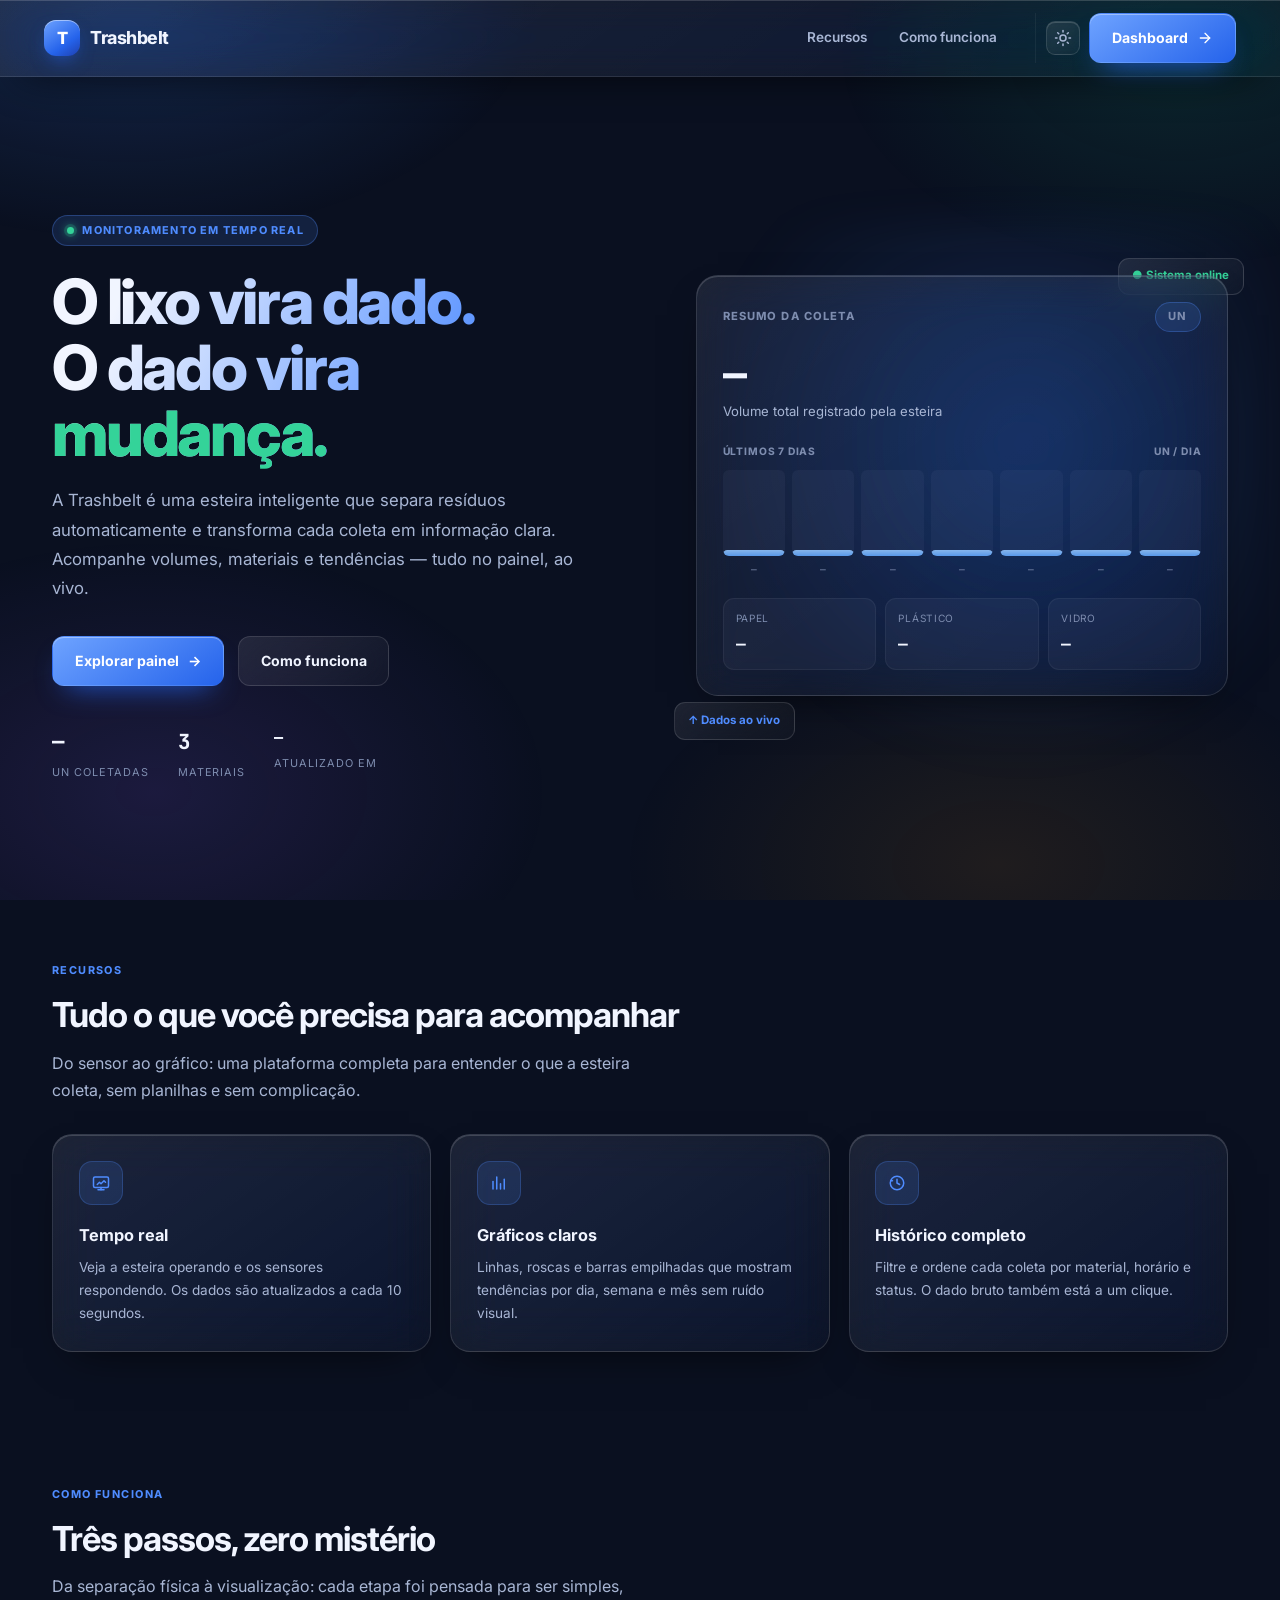
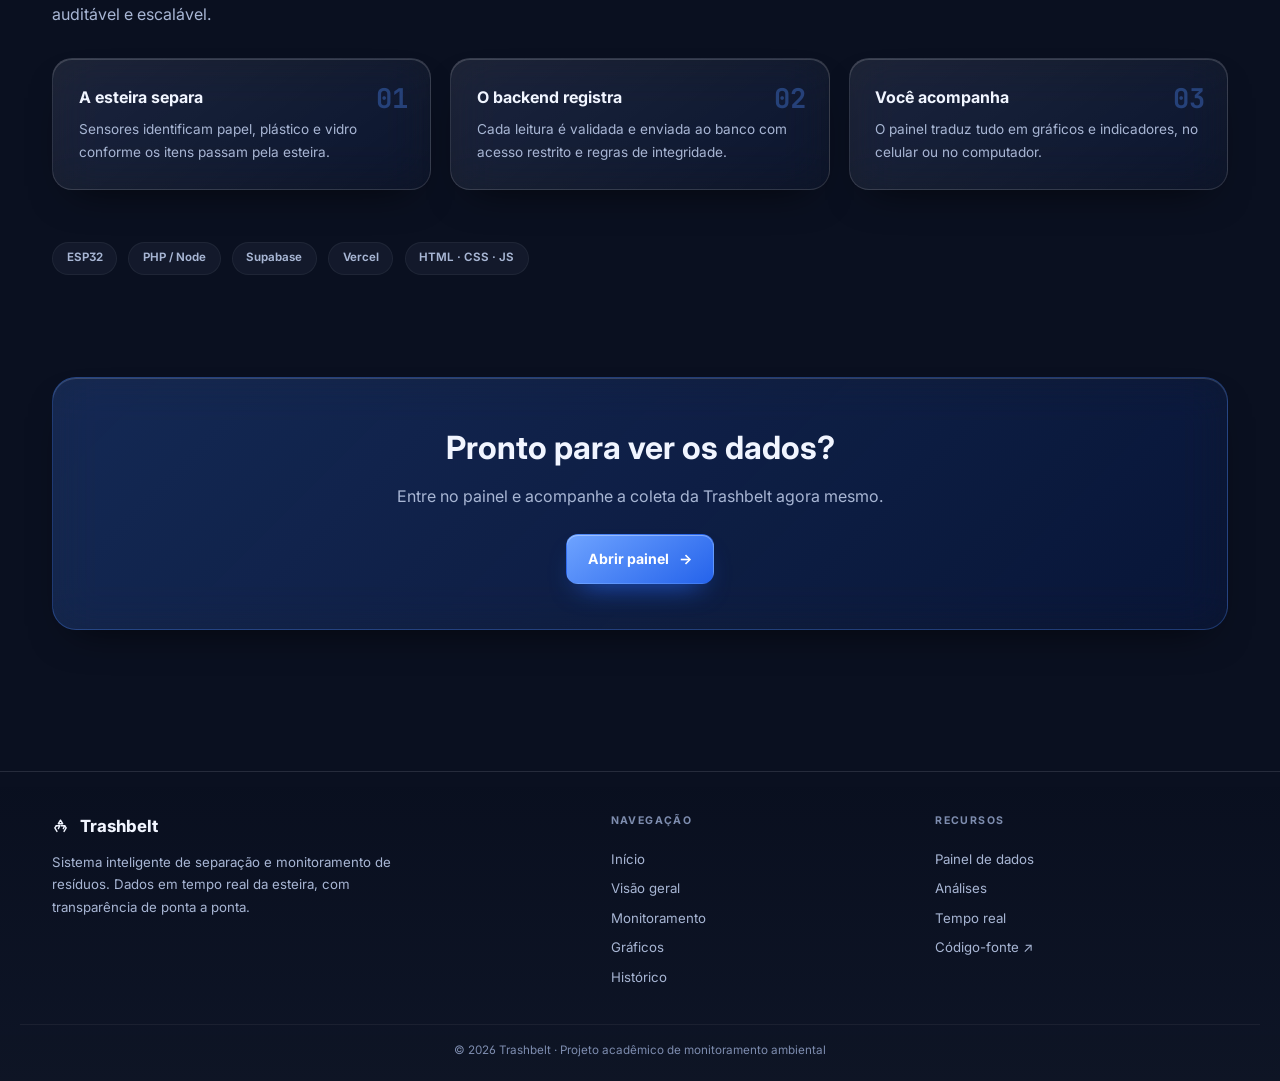
==== commit 363835a9: "fix: corrigir icone do tema e mini-grafico do hero" ====
--- a/index.html
+++ b/index.html
@@ -10,7 +10,7 @@
   <link rel="preconnect" href="https://fonts.googleapis.com">
   <link rel="preconnect" href="https://fonts.gstatic.com" crossorigin>
   <link href="https://fonts.googleapis.com/css2?family=Inter:wght@400;500;600;700;800&family=JetBrains+Mono:wght@500;600;700&display=swap" rel="stylesheet">
-  <link rel="stylesheet" href="css/style.css?v=24">
+  <link rel="stylesheet" href="css/style.css?v=26">
 
   <script>
     try {
@@ -48,10 +48,18 @@
           </div>
           <div class="preview-total" id="hero-total-card">—</div>
           <div class="preview-sub">Volume total registrado pela esteira</div>
-          <div class="mini-bars" id="hero-bars">
-            <div class="mini-bar"></div><div class="mini-bar"></div><div class="mini-bar"></div>
-            <div class="mini-bar"></div><div class="mini-bar"></div><div class="mini-bar"></div>
-            <div class="mini-bar"></div>
+          <div class="mini-chart-head">
+            <span>Últimos 7 dias</span>
+            <span>un / dia</span>
+          </div>
+          <div class="mini-chart" id="hero-bars">
+            <div class="mini-col"><div class="mini-track"><div class="mini-bar"></div></div><span class="mini-label">—</span></div>
+            <div class="mini-col"><div class="mini-track"><div class="mini-bar"></div></div><span class="mini-label">—</span></div>
+            <div class="mini-col"><div class="mini-track"><div class="mini-bar"></div></div><span class="mini-label">—</span></div>
+            <div class="mini-col"><div class="mini-track"><div class="mini-bar"></div></div><span class="mini-label">—</span></div>
+            <div class="mini-col"><div class="mini-track"><div class="mini-bar"></div></div><span class="mini-label">—</span></div>
+            <div class="mini-col"><div class="mini-track"><div class="mini-bar"></div></div><span class="mini-label">—</span></div>
+            <div class="mini-col"><div class="mini-track"><div class="mini-bar"></div></div><span class="mini-label">—</span></div>
           </div>
           <div class="preview-mats">
             <div class="preview-mat"><small>Papel</small><b id="hero-papel">—</b></div>
@@ -133,7 +141,7 @@
   </div>
 
   <div class="tooltip" id="tooltip" hidden></div>
-  <script src="js/shell.js?v=24"></script>
-  <script src="js/app.js?v=24"></script>
+  <script src="js/shell.js?v=26"></script>
+  <script src="js/app.js?v=26"></script>
 </body>
 </html>
--- a/css/style.css
+++ b/css/style.css
@@ -1614,24 +1614,60 @@
 
 .preview-sub { font-size: 0.82rem; color: var(--text-secondary); margin: 0.25rem 0 1.4rem }
 
-.mini-bars {
+.mini-chart-head {
+    display: flex;
+    justify-content: space-between;
+    align-items: center;
+    margin-bottom: 0.65rem;
+    font-size: 0.64rem;
+    font-weight: 750;
+    text-transform: uppercase;
+    letter-spacing: 0.08em;
+    color: var(--text-muted);
+}
+
+.mini-chart {
+    display: grid;
+    grid-template-columns: repeat(7, 1fr);
+    gap: 0.45rem;
+    margin-bottom: 1.3rem;
+}
+
+.mini-col {
+    display: flex;
+    flex-direction: column;
+    align-items: center;
+    gap: 0.4rem;
+    min-width: 0;
+}
+
+.mini-track {
+    width: 100%;
+    height: 86px;
     display: flex;
     align-items: flex-end;
-    gap: 0.5rem;
-    height: 95px;
-    margin-bottom: 1.3rem;
+    border-radius: 6px;
+    background: rgba(127, 145, 180, 0.07);
+    overflow: hidden;
 }
 
 .mini-bar {
-    flex: 1;
-    min-height: 3px;
+    width: 100%;
+    min-height: 6px;
     border-radius: 5px 5px 2px 2px;
     background: linear-gradient(180deg, #93c5fd, var(--papel));
     opacity: 0.9;
-    transition: height 0.8s ease;
-}
-
-.mini-bar.zero { background: var(--border-light); opacity: 1 }
+    transition: height 0.5s ease;
+}
+
+.mini-bar.zero { background: rgba(127, 145, 180, 0.3); opacity: 1 }
+
+.mini-label {
+    font-family: var(--font-mono);
+    font-size: 0.6rem;
+    color: var(--text-muted);
+    white-space: nowrap;
+}
 
 .preview-mats { display: grid; grid-template-columns: repeat(3, 1fr); gap: 0.6rem }
 
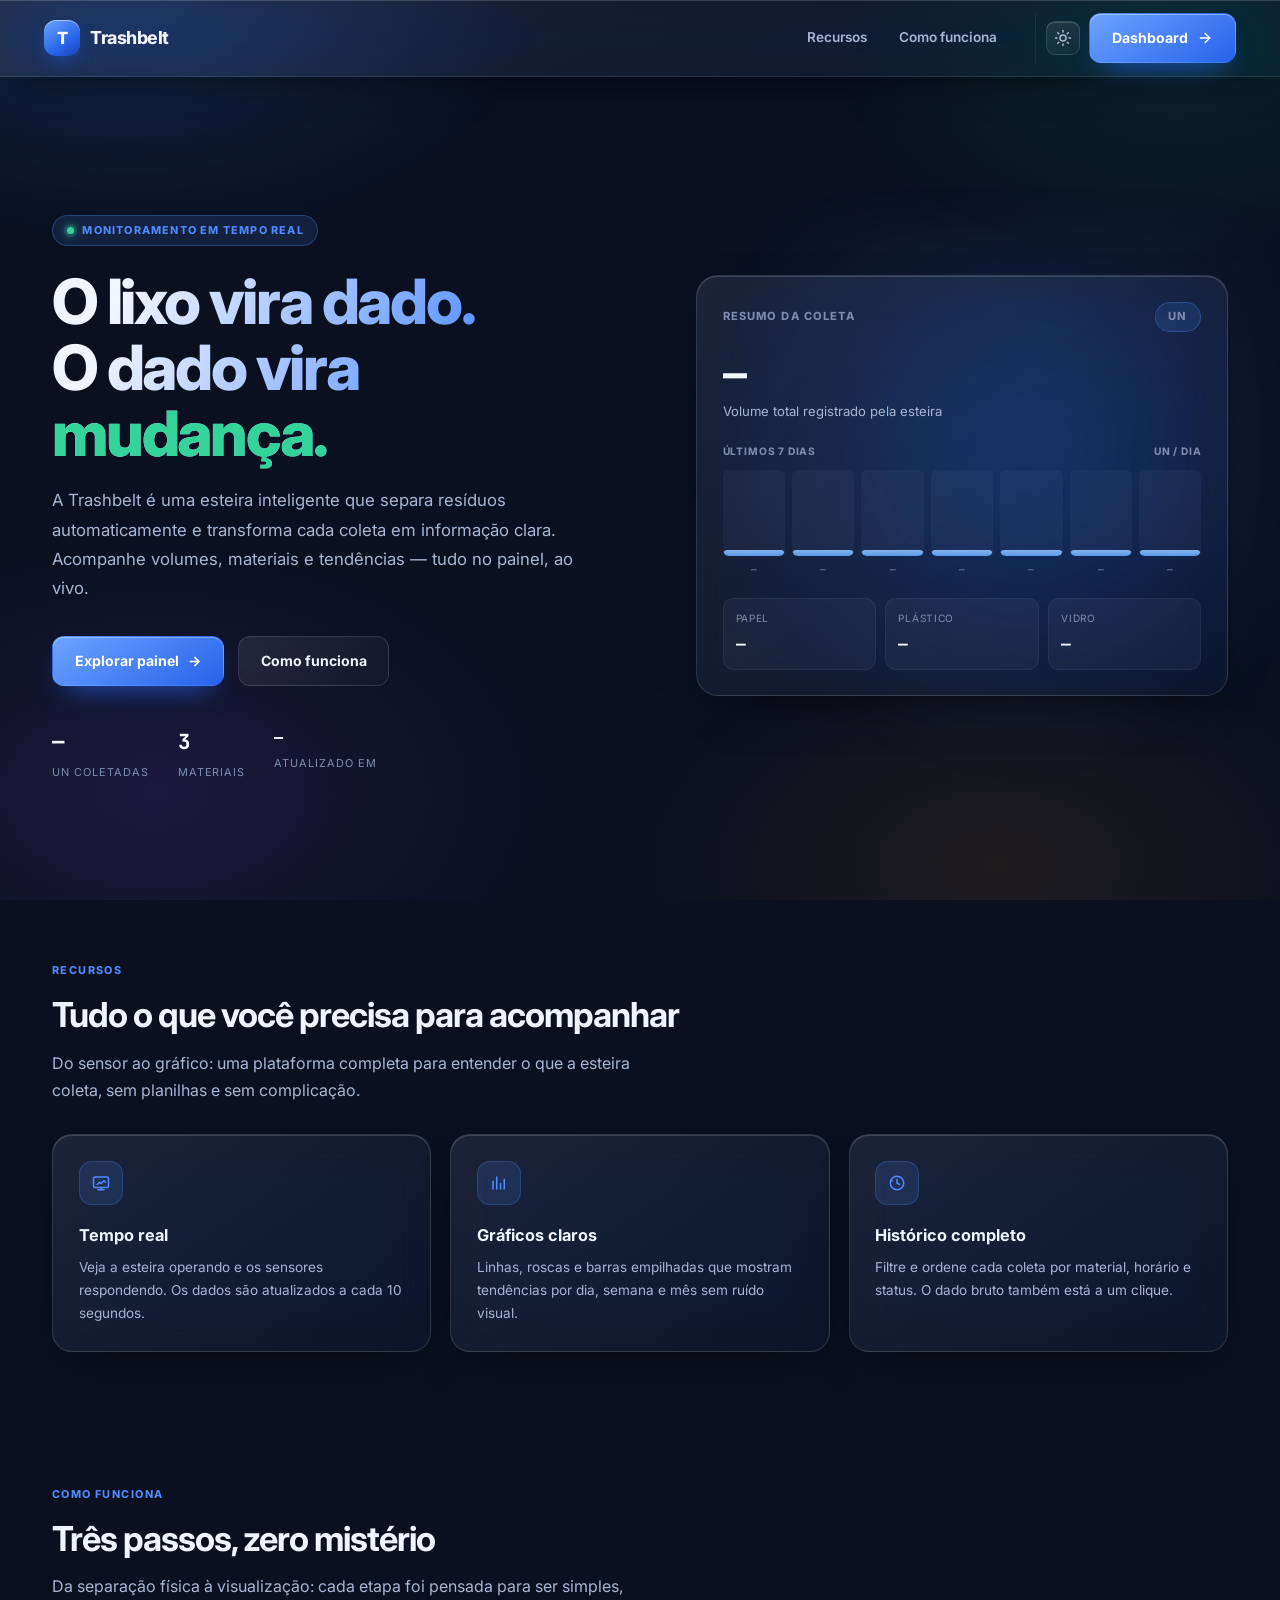
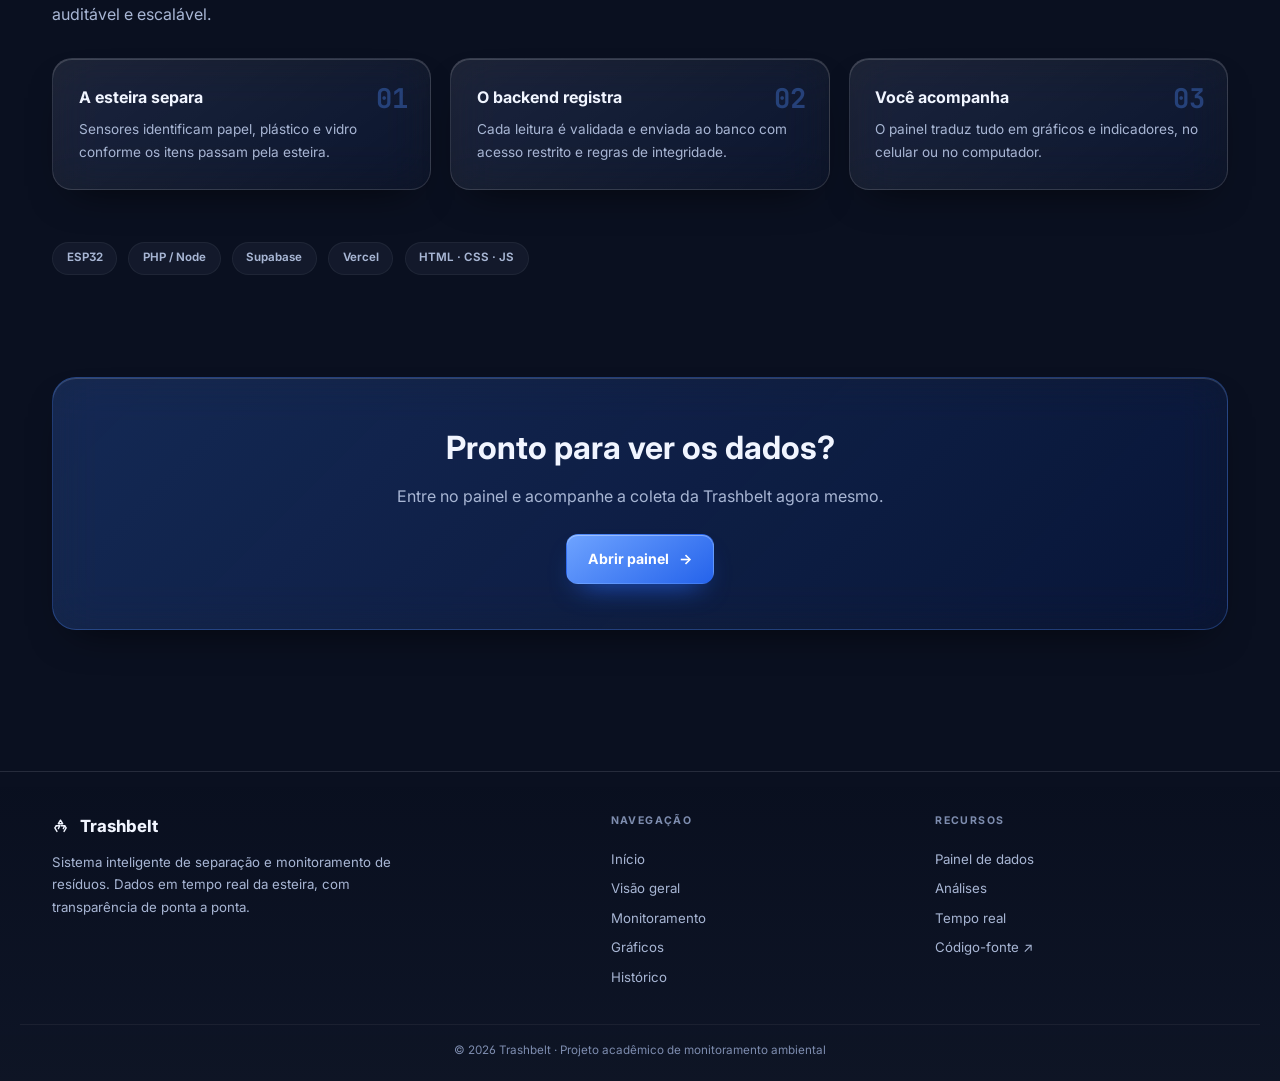
==== commit 5252f009: "fix: corrigir hero e historico, organizar painel em pages/" ====
--- a/index.html
+++ b/index.html
@@ -10,7 +10,7 @@
   <link rel="preconnect" href="https://fonts.googleapis.com">
   <link rel="preconnect" href="https://fonts.gstatic.com" crossorigin>
   <link href="https://fonts.googleapis.com/css2?family=Inter:wght@400;500;600;700;800&family=JetBrains+Mono:wght@500;600;700&display=swap" rel="stylesheet">
-  <link rel="stylesheet" href="css/style.css?v=26">
+  <link rel="stylesheet" href="css/style.css?v=28">
 
   <script>
     try {
@@ -29,7 +29,7 @@
         <h1>O lixo vira dado.<br>O dado vira<br><span class="hero-destaque">mudança.</span></h1>
         <p class="hero-lead">A Trashbelt é uma esteira inteligente que separa resíduos automaticamente e transforma cada coleta em informação clara. Acompanhe volumes, materiais e tendências — tudo no painel, ao vivo.</p>
         <div class="hero-actions">
-          <a href="dashboard.html" class="btn btn-primary">Explorar painel <span aria-hidden="true">→</span></a>
+          <a href="pages/dashboard.html" class="btn btn-primary">Explorar painel <span aria-hidden="true">→</span></a>
           <a href="#como-funciona" class="btn btn-ghost">Como funciona</a>
         </div>
         <div class="hero-meta">
@@ -40,7 +40,6 @@
       </div>
 
       <div class="hero-visual">
-        <div class="float-chip one">● Sistema online</div>
         <div class="preview-card panel">
           <div class="preview-top">
             <span>Resumo da coleta</span>
@@ -67,7 +66,6 @@
             <div class="preview-mat"><small>Vidro</small><b id="hero-vidro">—</b></div>
           </div>
         </div>
-        <div class="float-chip two">↑ Dados ao vivo</div>
       </div>
     </section>
 
@@ -135,13 +133,13 @@
       <div class="cta-band panel">
         <h2>Pronto para ver os dados?</h2>
         <p>Entre no painel e acompanhe a coleta da Trashbelt agora mesmo.</p>
-        <a href="dashboard.html" class="btn btn-primary">Abrir painel <span aria-hidden="true">→</span></a>
+        <a href="pages/dashboard.html" class="btn btn-primary">Abrir painel <span aria-hidden="true">→</span></a>
       </div>
     </section>
   </div>
 
   <div class="tooltip" id="tooltip" hidden></div>
-  <script src="js/shell.js?v=26"></script>
-  <script src="js/app.js?v=26"></script>
+  <script src="js/shell.js?v=28"></script>
+  <script src="js/app.js?v=28"></script>
 </body>
 </html>
--- a/css/style.css
+++ b/css/style.css
@@ -969,6 +969,14 @@
     flex-wrap: wrap;
 }
 
+.history-count {
+    margin-left: auto;
+    font-family: var(--font-mono);
+    font-size: 0.75rem;
+    color: var(--text-muted);
+    white-space: nowrap;
+}
+
 .filter-select {
     padding: 0.6rem 1rem;
     border-radius: 10px;
@@ -987,17 +995,23 @@
 }
 
 .table-wrap {
-    overflow-x: auto;
+    overflow: auto;
+    max-height: 68vh;
     border-radius: var(--radius-lg);
     box-shadow: var(--glass-shadow), var(--glass-highlight);
 }
 
-.table-wrap.panel { padding: 0; overflow: hidden }
+.table-wrap.panel { padding: 0; overflow: auto }
 
 table { width: 100%; border-collapse: collapse; font-size: 0.86rem }
 
 th {
-    background: rgba(127, 145, 180, 0.07);
+    position: sticky;
+    top: 0;
+    z-index: 2;
+    background: var(--bg-panel);
+    -webkit-backdrop-filter: blur(12px);
+    backdrop-filter: blur(12px);
     color: var(--text-secondary);
     font-size: 0.68rem;
     font-weight: 700;
@@ -1026,6 +1040,7 @@
 
 .material-cell { display: flex; align-items: center; gap: 0.65rem }
 .material-dot { width: 10px; height: 10px; border-radius: 50%; flex-shrink: 0 }
+.material-dot.papel,
 .material-dot.paper { background: var(--papel); box-shadow: 0 0 8px var(--papel) }
 .material-dot.plastico { background: var(--plastico); box-shadow: 0 0 8px var(--plastico) }
 .material-dot.vidro { background: var(--vidro); box-shadow: 0 0 8px var(--vidro) }
@@ -1689,23 +1704,6 @@
 
 .preview-mat b { font-family: var(--font-mono); font-size: 1.02rem }
 
-.float-chip {
-    position: absolute;
-    padding: 0.55rem 0.85rem;
-    border-radius: 11px;
-    font-size: 0.72rem;
-    font-weight: 700;
-    box-shadow: var(--shadow-md);
-    background: var(--glass-bg);
-    -webkit-backdrop-filter: blur(16px);
-    backdrop-filter: blur(16px);
-    border: 1px solid var(--glass-border);
-    white-space: nowrap;
-}
-
-.float-chip.one { top: -1.1rem; right: -1rem; color: var(--success) }
-.float-chip.two { bottom: -1.1rem; left: -1.4rem; color: var(--primary) }
-
 .section { padding: 3.2rem 0 }
 .section-head { margin-bottom: 1.9rem }
 
@@ -1816,9 +1814,6 @@
     .stat-card.total { grid-column: 1 / -1 }
     .hero { grid-template-columns: 1fr; gap: 2.2rem; padding-top: 2rem }
     .hero-visual { max-width: 540px }
-    /* O hero empilha aqui: os chips não podem ultrapassar o card. */
-    .float-chip.one { right: 0 }
-    .float-chip.two { left: 0 }
 }
 
 /* Sidebar vira drawer: funciona no celular de verdade */
